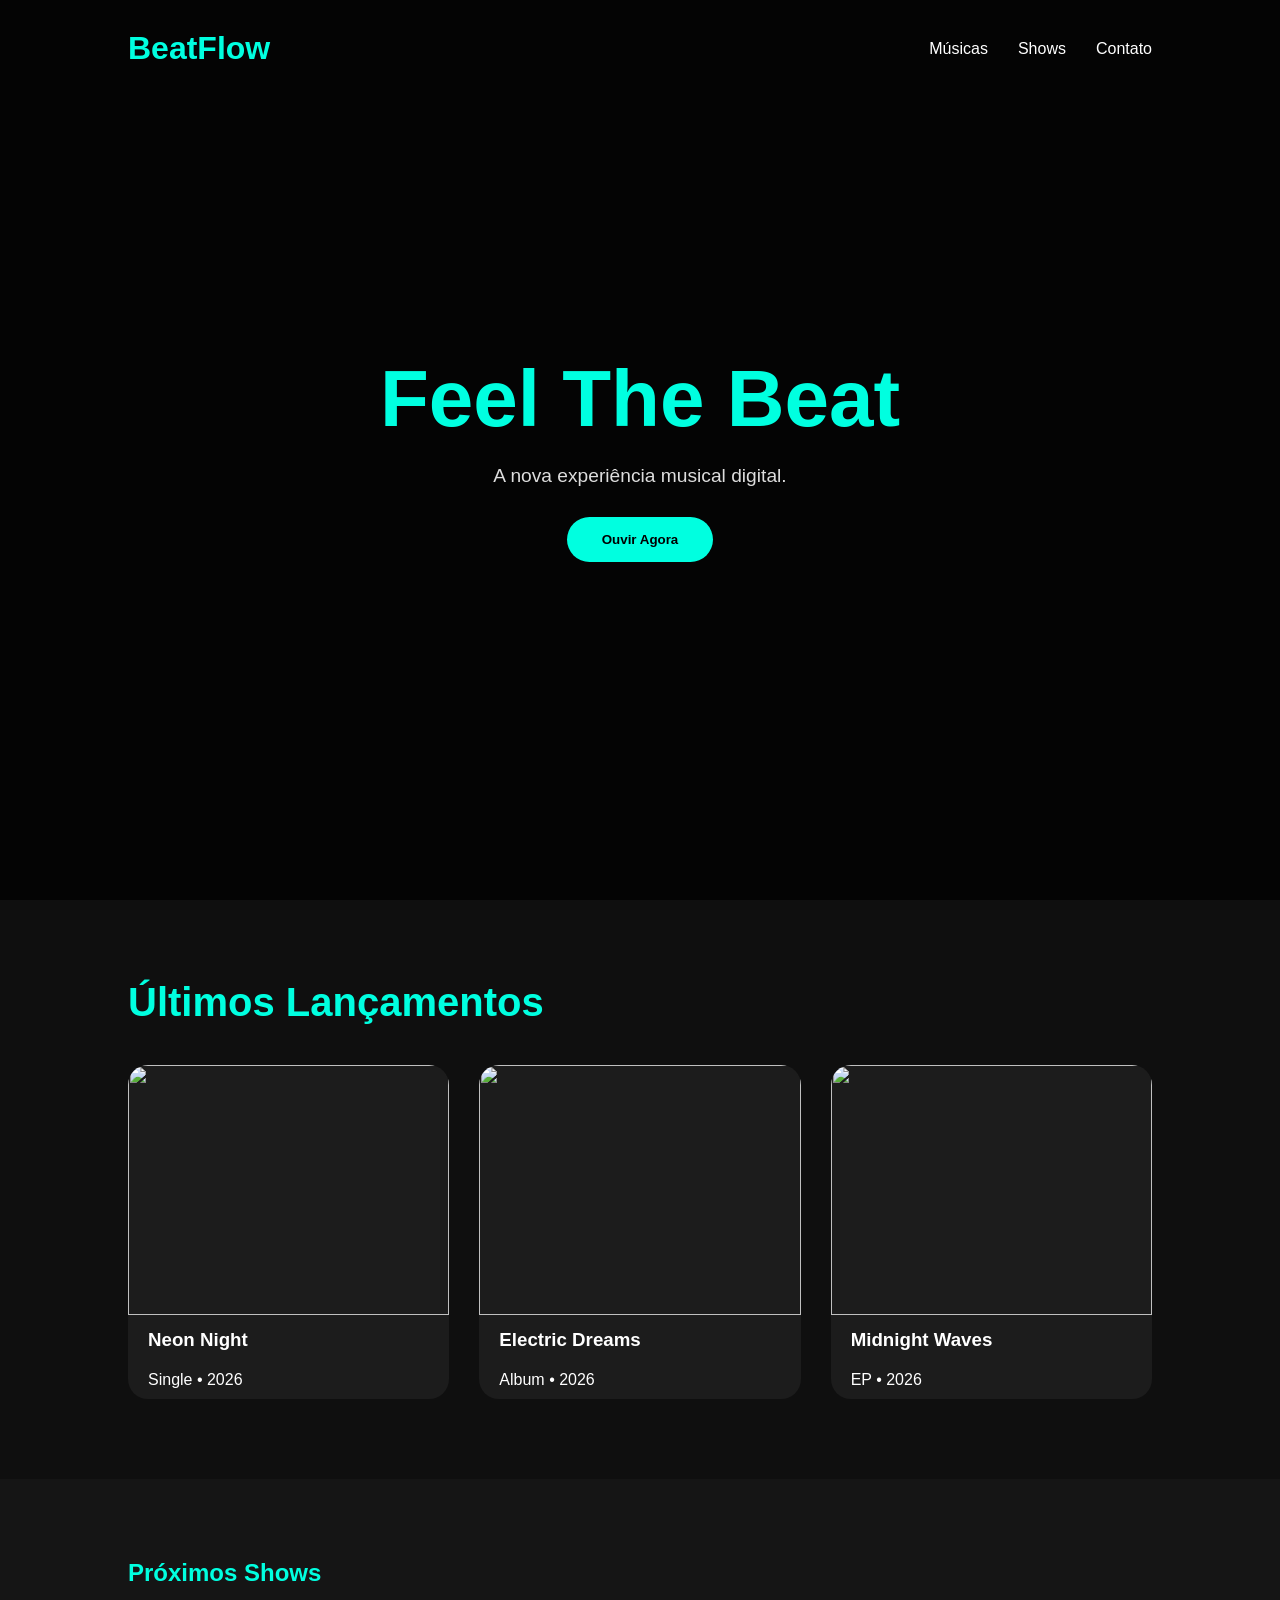
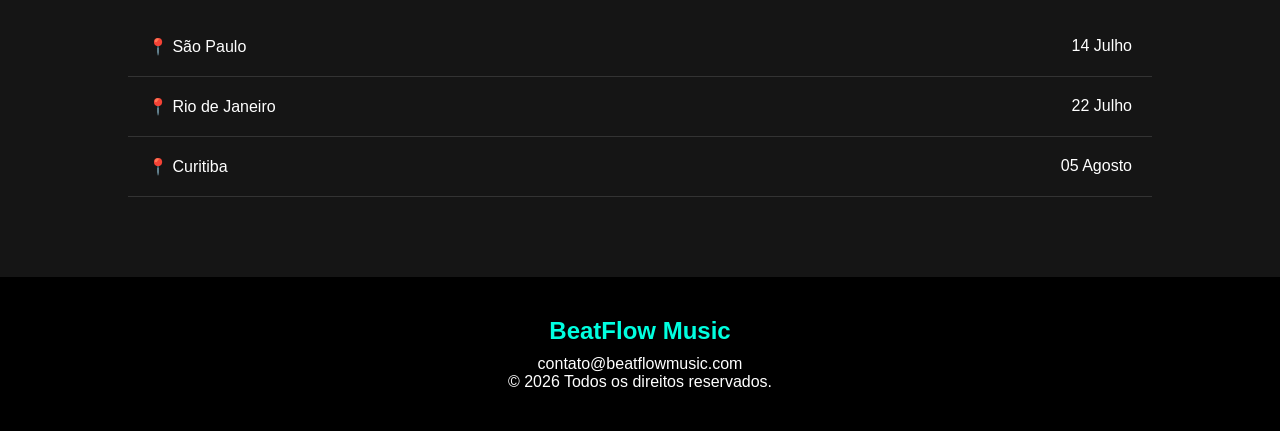
==== index.html @ 29e67030 "fvgygtubgubhujbihbkhj" ====
<!DOCTYPE html>
<html lang="pt-BR">
<head>
  <meta charset="UTF-8">
  <meta name="viewport" content="width=device-width, initial-scale=1.0">
  <title>BeatFlow Music</title>

  <link rel="stylesheet" href="style.css">
</head>
<body>

  <header class="hero">
    <div class="overlay"></div>

    <nav>
      <h1 class="logo">BeatFlow</h1>

      <ul>
        <li><a href="#music">Músicas</a></li>
        <li><a href="#shows">Shows</a></li>
        <li><a href="#contact">Contato</a></li>
      </ul>
    </nav>

    <div class="hero-content">
      <h2>Feel The Beat</h2>
      <p>A nova experiência musical digital.</p>

      <button id="listenBtn">Ouvir Agora</button>
    </div>
  </header>

  <section id="music" class="music-section">
    <h2>Últimos Lançamentos</h2>

    <div class="cards">

      <div class="card">
        <img src="https://images.unsplash.com/photo-1493225457124-a3eb161ffa5f?q=80&w=1200">
        <h3>Neon Night</h3>
        <p>Single • 2026</p>
      </div>

      <div class="card">
        <img src="https://images.unsplash.com/photo-1501612780327-45045538702b?q=80&w=1200">
        <h3>Electric Dreams</h3>
        <p>Album • 2026</p>
      </div>

      <div class="card">
        <img src="https://images.unsplash.com/photo-1511379938547-c1f69419868d?q=80&w=1200">
        <h3>Midnight Waves</h3>
        <p>EP • 2026</p>
      </div>

    </div>
  </section>

  <section id="shows" class="shows">
    <h2>Próximos Shows</h2>

    <div class="show-item">
      <span>📍 São Paulo</span>
      <span>14 Julho</span>
    </div>

    <div class="show-item">
      <span>📍 Rio de Janeiro</span>
      <span>22 Julho</span>
    </div>

    <div class="show-item">
      <span>📍 Curitiba</span>
      <span>05 Agosto</span>
    </div>
  </section>

  <footer id="contact">
    <h2>BeatFlow Music</h2>
    <p>contato@beatflowmusic.com</p>
    <p>© 2026 Todos os direitos reservados.</p>
  </footer>

  <script src="script.js"></script>

</body>
</html>
---- style.css ----
*{
  margin:0;
  padding:0;
  box-sizing:border-box;
  font-family:Arial, sans-serif;
}

body{
  background:#0f0f0f;
  color:white;
}

.hero{
  height:100vh;
  background:url('https://images.unsplash.com/photo-1493225457124-a3eb161ffa5f?q=80&w=1600') center/cover;
  position:relative;
}

.overlay{
  position:absolute;
  width:100%;
  height:100%;
  background:rgba(0,0,0,0.7);
}

nav{
  position:relative;
  z-index:2;
  display:flex;
  justify-content:space-between;
  align-items:center;
  padding:30px 10%;
}

.logo{
  color:#00ffe0;
  font-size:2rem;
}

nav ul{
  display:flex;
  list-style:none;
  gap:30px;
}

nav a{
  text-decoration:none;
  color:white;
  transition:0.3s;
}

nav a:hover{
  color:#00ffe0;
}

.hero-content{
  position:relative;
  z-index:2;
  height:80%;
  display:flex;
  flex-direction:column;
  justify-content:center;
  align-items:center;
  text-align:center;
}

.hero-content h2{
  font-size:5rem;
  color:#00ffe0;
}

.hero-content p{
  margin-top:20px;
  font-size:1.2rem;
  color:#ddd;
}

button{
  margin-top:30px;
  padding:15px 35px;
  border:none;
  border-radius:40px;
  background:#00ffe0;
  color:black;
  font-weight:bold;
  cursor:pointer;
  transition:0.3s;
}

button:hover{
  transform:scale(1.05);
}

.music-section{
  padding:80px 10%;
}

.music-section h2{
  margin-bottom:40px;
  color:#00ffe0;
  font-size:2.5rem;
}

.cards{
  display:grid;
  grid-template-columns:repeat(auto-fit, minmax(250px,1fr));
  gap:30px;
}

.card{
  background:#1c1c1c;
  border-radius:20px;
  overflow:hidden;
  transition:0.3s;
}

.card:hover{
  transform:translateY(-10px);
}

.card img{
  width:100%;
  height:250px;
  object-fit:cover;
}

.card h3,
.card p{
  padding:10px 20px;
}

.shows{
  padding:80px 10%;
  background:#151515;
}

.shows h2{
  color:#00ffe0;
  margin-bottom:30px;
}

.show-item{
  display:flex;
  justify-content:space-between;
  padding:20px;
  border-bottom:1px solid #333;
}

footer{
  padding:40px;
  text-align:center;
  background:black;
}

footer h2{
  color:#00ffe0;
  margin-bottom:10px;
}

@media(max-width:768px){

  .hero-content h2{
    font-size:3rem;
  }

  nav{
    flex-direction:column;
    gap:20px;
  }

}
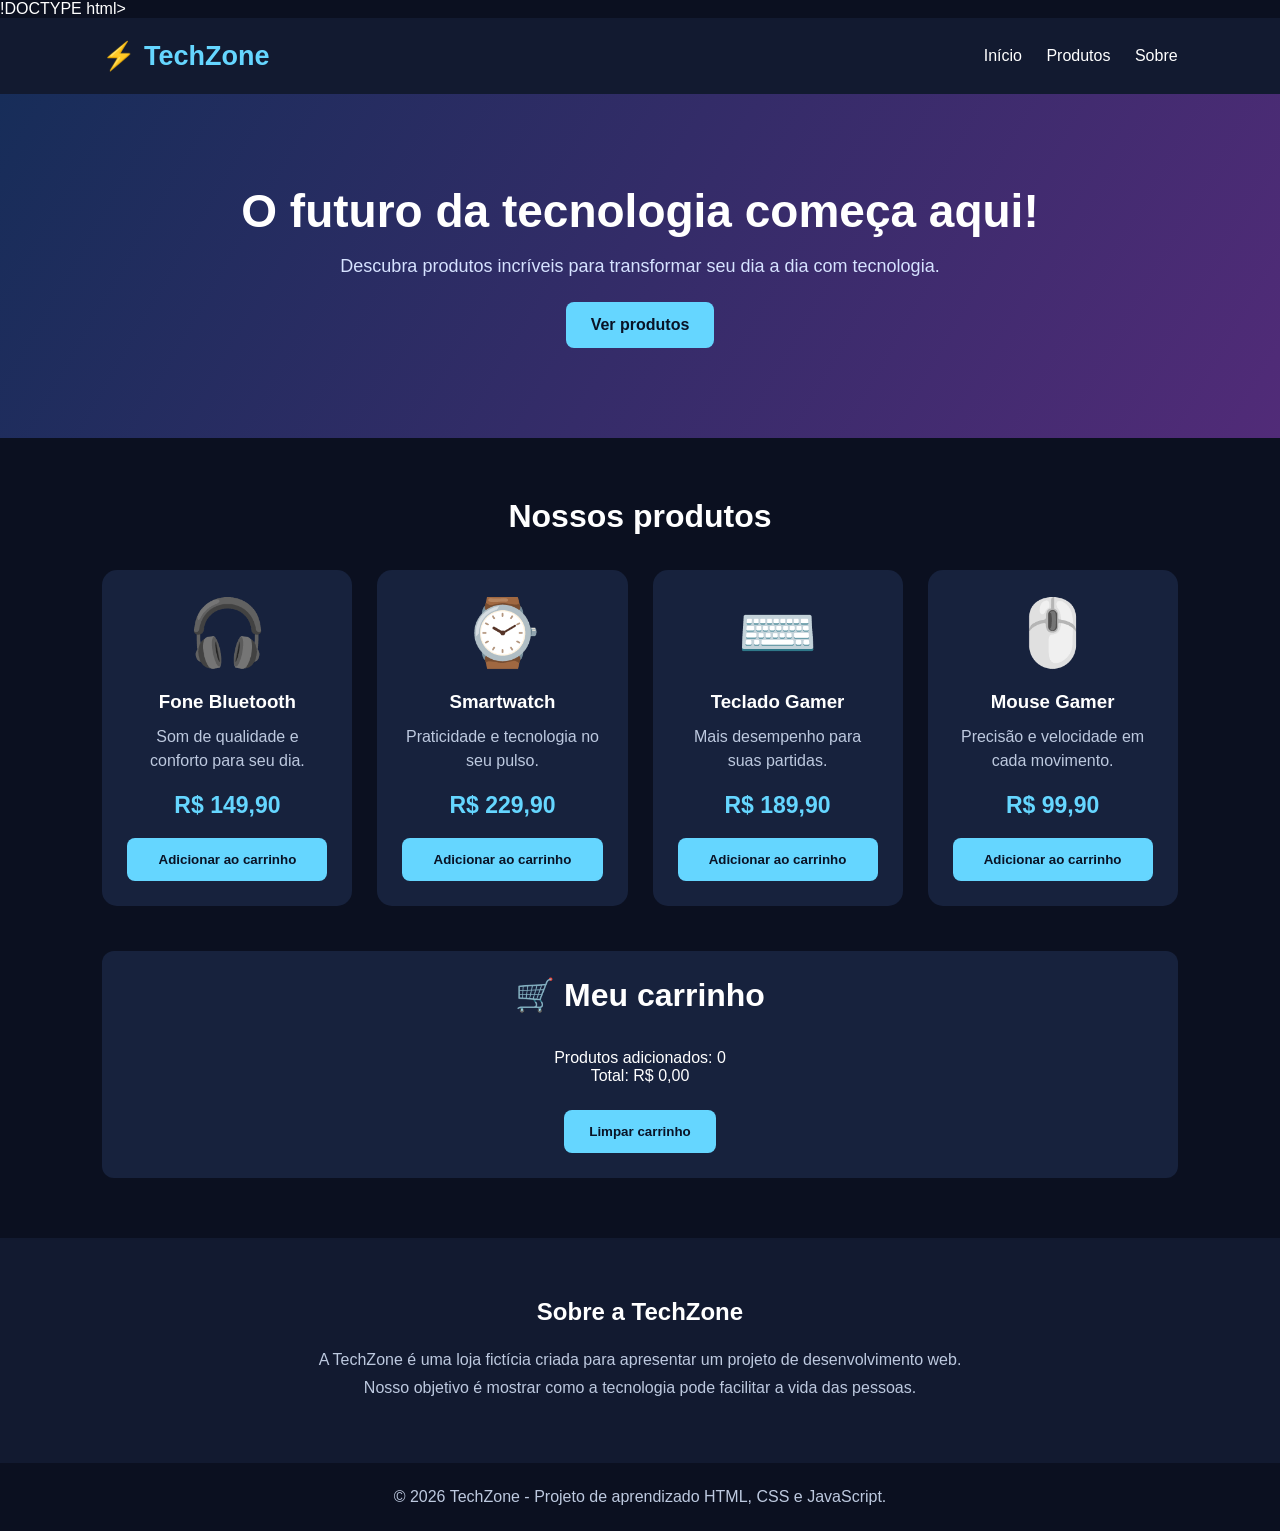
==== commit 33d12a3a: "luixza linda" ====
--- a/index.html
+++ b/index.html
@@ -1,87 +1,305 @@
-<!DOCTYPE html>
+!DOCTYPE html>
 <html lang="pt-BR">
 <head>
-  <meta charset="UTF-8">
-  <meta name="viewport" content="width=device-width, initial-scale=1.0">
-  <title>BeatFlow Music</title>
-
-  <link rel="stylesheet" href="style.css">
+<meta charset="UTF-8">
+<meta name="viewport" content="width=device-width, initial-scale=1.0">
+<title>TechZone | Tecnologia para todos</title>
+
+<style>
+* {
+    margin: 0;
+    padding: 0;
+    box-sizing: border-box;
+}
+
+body {
+    font-family: Arial, sans-serif;
+    background: #0b1020;
+    color: white;
+}
+
+header {
+    background: #121a30;
+    padding: 22px 8%;
+    display: flex;
+    justify-content: space-between;
+    align-items: center;
+    flex-wrap: wrap;
+    gap: 15px;
+}
+
+.logo {
+    font-size: 27px;
+    font-weight: bold;
+    color: #65d6ff;
+}
+
+nav a {
+    color: white;
+    text-decoration: none;
+    margin-left: 20px;
+}
+
+nav a:hover {
+    color: #65d6ff;
+}
+
+.hero {
+    padding: 90px 20px;
+    text-align: center;
+    background: linear-gradient(120deg, #172d59, #512b78);
+}
+
+.hero h1 {
+    font-size: 46px;
+    margin-bottom: 18px;
+}
+
+.hero p {
+    font-size: 18px;
+    color: #d6e2ff;
+}
+
+.botao {
+    display: inline-block;
+    margin-top: 25px;
+    padding: 14px 25px;
+    background: #65d6ff;
+    color: #091326;
+    text-decoration: none;
+    border: none;
+    border-radius: 8px;
+    font-weight: bold;
+    cursor: pointer;
+}
+
+.botao:hover {
+    background: white;
+}
+
+.produtos {
+    padding: 60px 8%;
+    text-align: center;
+}
+
+.produtos h2 {
+    font-size: 32px;
+    margin-bottom: 35px;
+}
+
+.lista {
+    display: grid;
+    grid-template-columns: repeat(auto-fit, minmax(220px, 1fr));
+    gap: 25px;
+}
+
+.card {
+    background: #17223d;
+    padding: 25px;
+    border-radius: 15px;
+    transition: 0.3s;
+}
+
+.card:hover {
+    transform: translateY(-7px);
+}
+
+.imagem {
+    font-size: 65px;
+    margin-bottom: 20px;
+}
+
+.card h3 {
+    margin-bottom: 12px;
+}
+
+.card p {
+    color: #bdc9df;
+    line-height: 1.5;
+}
+
+.preco {
+    color: #65d6ff !important;
+    font-size: 23px;
+    font-weight: bold;
+    margin-top: 15px;
+}
+
+.card button {
+    margin-top: 15px;
+    width: 100%;
+}
+
+.carrinho {
+    margin-top: 45px;
+    padding: 25px;
+    background: #17223d;
+    border-radius: 12px;
+}
+
+.sobre {
+    padding: 60px 10%;
+    text-align: center;
+    background: #121a30;
+}
+
+.sobre h2 {
+    margin-bottom: 20px;
+}
+
+.sobre p {
+    color: #bdc9df;
+    line-height: 1.8;
+    max-width: 650px;
+    margin: auto;
+}
+
+footer {
+    padding: 25px;
+    text-align: center;
+    color: #bdc9df;
+}
+
+@media(max-width: 600px) {
+    .hero h1 {
+        font-size: 32px;
+    }
+
+    header {
+        justify-content: center;
+    }
+
+    nav a {
+        margin: 0 7px;
+    }
+}
+</style>
 </head>
+
 <body>
 
-  <header class="hero">
-    <div class="overlay"></div>
+<header>
+    <div class="logo">⚡ TechZone</div>
 
     <nav>
-      <h1 class="logo">BeatFlow</h1>
-
-      <ul>
-        <li><a href="#music">Músicas</a></li>
-        <li><a href="#shows">Shows</a></li>
-        <li><a href="#contact">Contato</a></li>
-      </ul>
+        <a href="#inicio">Início</a>
+        <a href="#produtos">Produtos</a>
+        <a href="#sobre">Sobre</a>
     </nav>
-
-    <div class="hero-content">
-      <h2>Feel The Beat</h2>
-      <p>A nova experiência musical digital.</p>
-
-      <button id="listenBtn">Ouvir Agora</button>
+</header>
+
+<section class="hero" id="inicio">
+    <h1>O futuro da tecnologia começa aqui!</h1>
+
+    <p>
+        Descubra produtos incríveis para transformar
+        seu dia a dia com tecnologia.
+    </p>
+
+    <a href="#produtos" class="botao">
+        Ver produtos
+    </a>
+</section>
+
+<section class="produtos" id="produtos">
+    <h2>Nossos produtos</h2>
+
+    <div class="lista">
+
+        <div class="card">
+            <div class="imagem">🎧</div>
+            <h3>Fone Bluetooth</h3>
+            <p>Som de qualidade e conforto para seu dia.</p>
+            <p class="preco">R$ 149,90</p>
+            <button class="botao" onclick="adicionar('Fone Bluetooth',149.90)">
+                Adicionar ao carrinho
+            </button>
+        </div>
+
+        <div class="card">
+            <div class="imagem">⌚</div>
+            <h3>Smartwatch</h3>
+            <p>Praticidade e tecnologia no seu pulso.</p>
+            <p class="preco">R$ 229,90</p>
+            <button class="botao" onclick="adicionar('Smartwatch',229.90)">
+                Adicionar ao carrinho
+            </button>
+        </div>
+
+        <div class="card">
+            <div class="imagem">⌨️</div>
+            <h3>Teclado Gamer</h3>
+            <p>Mais desempenho para suas partidas.</p>
+            <p class="preco">R$ 189,90</p>
+            <button class="botao" onclick="adicionar('Teclado Gamer',189.90)">
+                Adicionar ao carrinho
+            </button>
+        </div>
+
+        <div class="card">
+            <div class="imagem">🖱️</div>
+            <h3>Mouse Gamer</h3>
+            <p>Precisão e velocidade em cada movimento.</p>
+            <p class="preco">R$ 99,90</p>
+            <button class="botao" onclick="adicionar('Mouse Gamer',99.90)">
+                Adicionar ao carrinho
+            </button>
+        </div>
+
     </div>
-  </header>
-
-  <section id="music" class="music-section">
-    <h2>Últimos Lançamentos</h2>
-
-    <div class="cards">
-
-      <div class="card">
-        <img src="https://images.unsplash.com/photo-1493225457124-a3eb161ffa5f?q=80&w=1200">
-        <h3>Neon Night</h3>
-        <p>Single • 2026</p>
-      </div>
-
-      <div class="card">
-        <img src="https://images.unsplash.com/photo-1501612780327-45045538702b?q=80&w=1200">
-        <h3>Electric Dreams</h3>
-        <p>Album • 2026</p>
-      </div>
-
-      <div class="card">
-        <img src="https://images.unsplash.com/photo-1511379938547-c1f69419868d?q=80&w=1200">
-        <h3>Midnight Waves</h3>
-        <p>EP • 2026</p>
-      </div>
-
+
+    <div class="carrinho">
+        <h2>🛒 Meu carrinho</h2>
+        <p id="quantidade">Produtos adicionados: 0</p>
+        <p id="total">Total: R$ 0,00</p>
+        <button class="botao" onclick="limpar()">
+            Limpar carrinho
+        </button>
     </div>
-  </section>
-
-  <section id="shows" class="shows">
-    <h2>Próximos Shows</h2>
-
-    <div class="show-item">
-      <span>📍 São Paulo</span>
-      <span>14 Julho</span>
-    </div>
-
-    <div class="show-item">
-      <span>📍 Rio de Janeiro</span>
-      <span>22 Julho</span>
-    </div>
-
-    <div class="show-item">
-      <span>📍 Curitiba</span>
-      <span>05 Agosto</span>
-    </div>
-  </section>
-
-  <footer id="contact">
-    <h2>BeatFlow Music</h2>
-    <p>contato@beatflowmusic.com</p>
-    <p>© 2026 Todos os direitos reservados.</p>
-  </footer>
-
-  <script src="script.js"></script>
+</section>
+
+<section class="sobre" id="sobre">
+    <h2>Sobre a TechZone</h2>
+
+    <p>
+        A TechZone é uma loja fictícia criada para apresentar
+        um projeto de desenvolvimento web. Nosso objetivo é
+        mostrar como a tecnologia pode facilitar a vida das pessoas.
+    </p>
+</section>
+
+<footer>
+    <p>© 2026 TechZone - Projeto de aprendizado HTML, CSS e JavaScript.</p>
+</footer>
+
+<script>
+let quantidade = 0;
+let total = 0;
+
+function adicionar(nome, preco) {
+    quantidade++;
+    total += preco;
+
+    document.getElementById("quantidade").textContent =
+        "Produtos adicionados: " + quantidade;
+
+    document.getElementById("total").textContent =
+        "Total: R$ " + total.toFixed(2).replace(".", ",");
+
+    alert(nome + " foi adicionado ao carrinho!");
+}
+
+function limpar() {
+    quantidade = 0;
+    total = 0;
+
+    document.getElementById("quantidade").textContent =
+        "Produtos adicionados: 0";
+
+    document.getElementById("total").textContent =
+        "Total: R$ 0,00";
+}
+</script>
 
 </body>
-</html>+</html>
